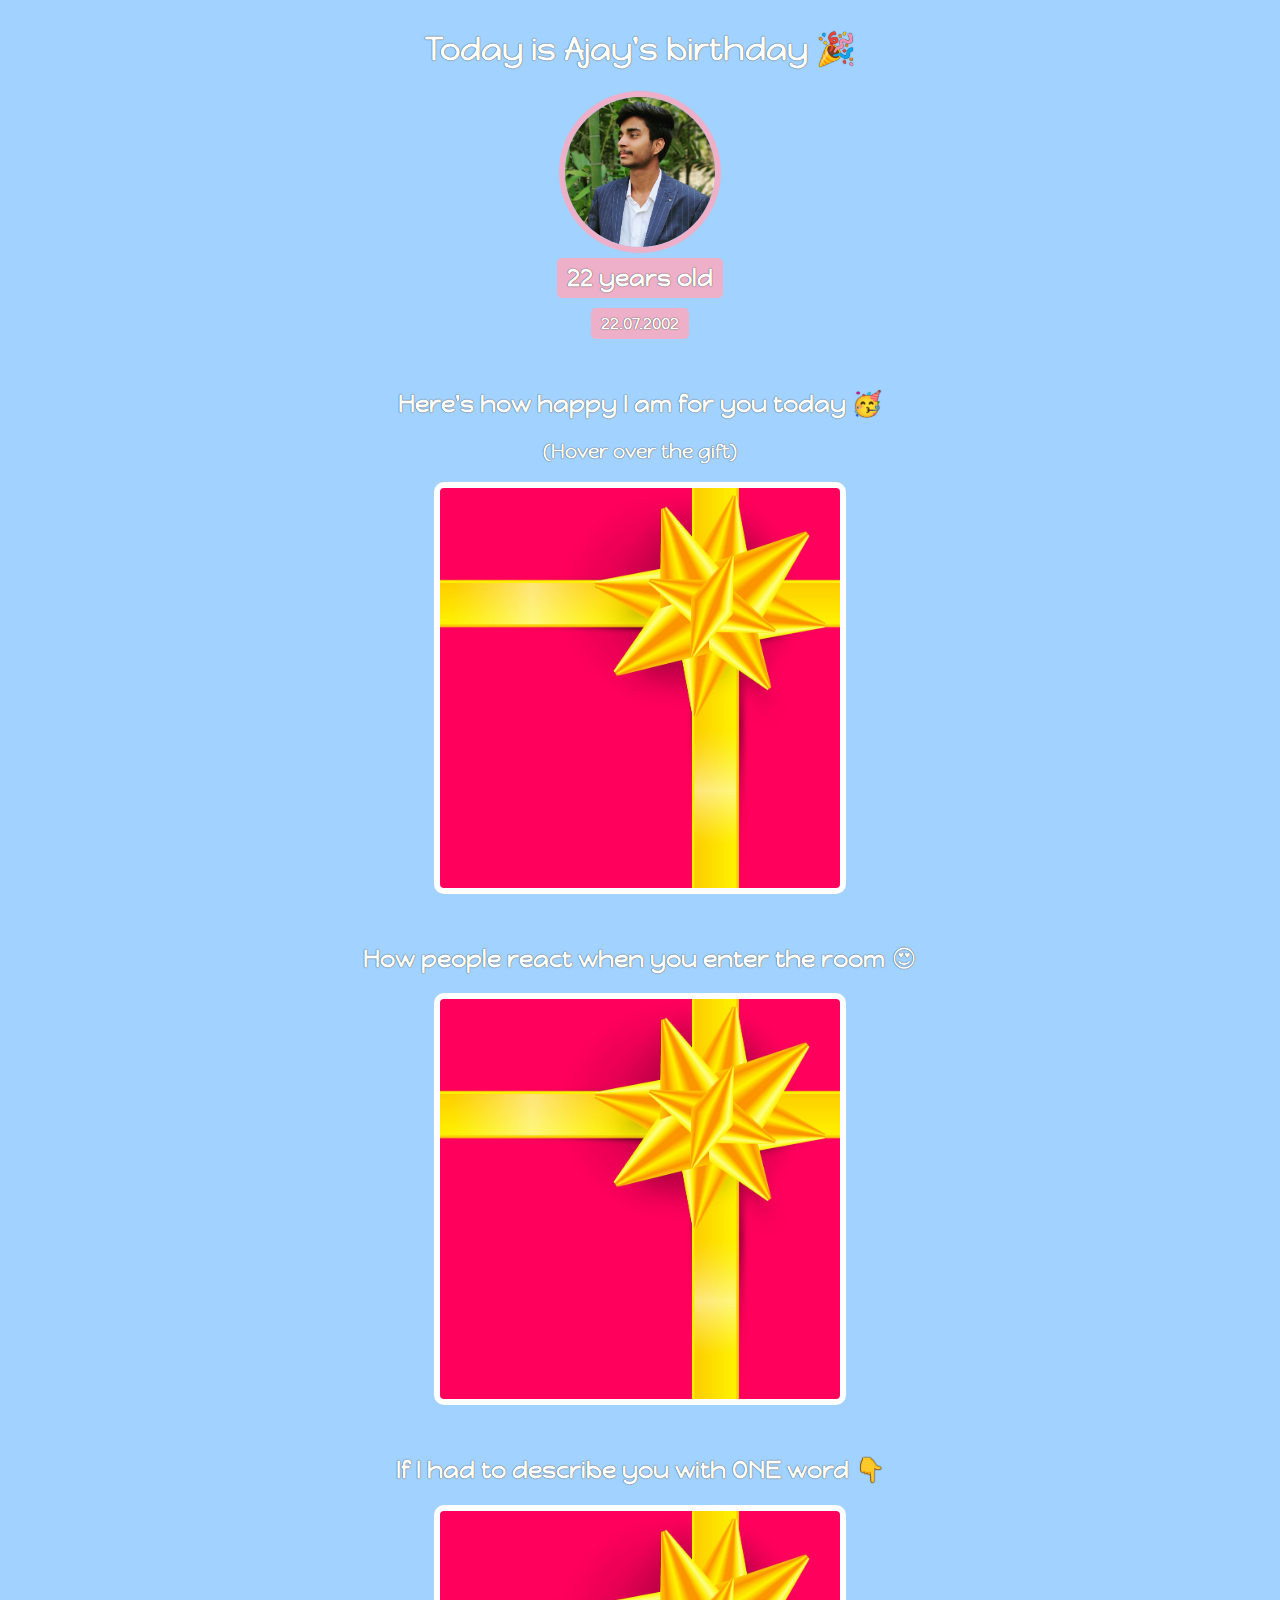
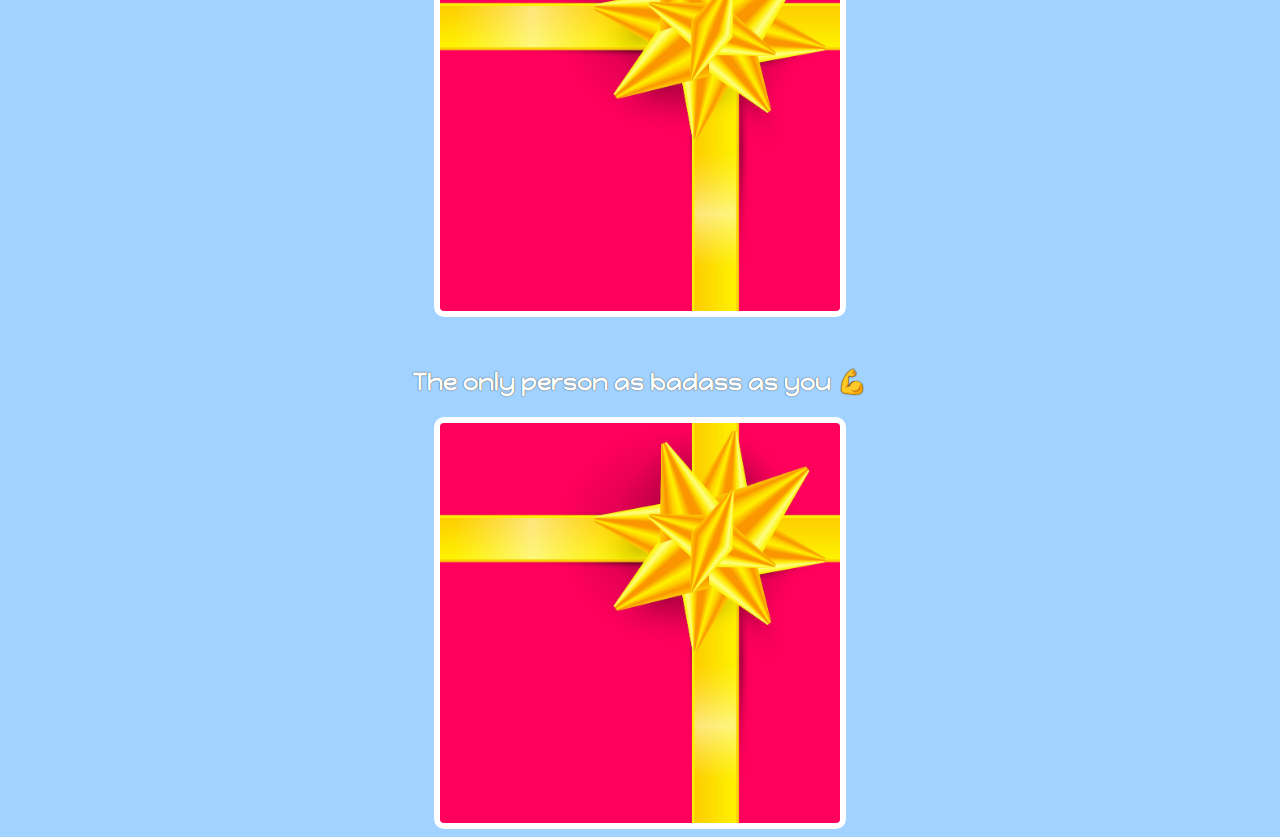
==== gift.html @ 956387eb "added gift project" ====
<!DOCTYPE html>
<html lang="en">
  <head>
    <link rel="preconnect" href="https://fonts.googleapis.com" />
    <link rel="preconnect" href="https://fonts.gstatic.com" crossorigin />
    <link
      href="https://fonts.googleapis.com/css2?family=Happy+Monkey&family=Orbitron:wght@400..900&display=swap"
      rel="stylesheet"
    />
    <link rel="stylesheet" href="gift.css" />
    <title>Birthday Gift</title>
  </head>
  <body>
    <div id="header">
      <h1>Today is Ajay's birthday 🎉</h1>
      <img id="bbf-img" src="pic.jpg" />
      <h2 id="bday-age">22 years old</h2>
      <h4 id="bday-date">22.07.2002</h4>
    </div>
    <div class="gift-section">
      <h2 class="gift-title">Here's how happy I am for you today 🥳</h2>
      <h3 class="gift-hint">(Hover over the gift)</h3>
      <div class="gift-img" id="gift-img-happy"></div>
    </div>
    <div class="gift-section">
      <h2 class="gift-title">How people react when you enter the room 😍</h2>
      <div class="gift-img" id="gift-img-hot"></div>
    </div>
    <div class="gift-section">
      <h2 class="gift-title">If I had to describe you with ONE word 👇</h2>
      <div class="gift-img" id="gift-img-genius"></div>
    </div>
    <div class="gift-section">
      <h2 class="gift-title">The only person as badass as you 💪</h2>
      <div class="gift-img" id="gift-img-badass"></div>
    </div>
  </body>
</html>
---- gift.css ----
body {
  text-align: center;
  font-family: "Happy Monkey", system-ui;
  background: #a2d2ff;
  color: #ffffff;
  /* display: flex; /* # NEW  */
  /* flex-direction: column;  # NEW  */
  /* align-items: center;  NEW  */
}

#bbf-img {
  width: 150px;
  border-radius: 50%;
  border: 6px solid #eeb0c9;
}

h1,
h2,
h3,
h4,
p {
  text-shadow: 0px 0px 1px black;
}

#bday-age {
  background: #eeb0c9;
  padding: 5px 10px;
  border-radius: 5px;
  margin: 5px 0 10px 0;
}

#bday-date {
  margin: 0;
  background: #eeb0c9;
  padding: 5px 10px;
  border-radius: 5px;
}

#header {
  display: flex;
  flex-direction: column;
  align-items: center;
}

.gift-section {
  margin-top: 50px;
}

.gift-title {
  margin-bottom: 10;
}

.gift-hint {
  margin-top: 0;
}

.gift-img {
  margin: 0 auto;
  width: 400px;
  height: 400px;
  border: 6px solid white;
  border-radius: 10px;
  background-image: url("gift-cover.jpg");
  background-size: cover;
}

#gift-img-happy:hover {
  background-image: url("gifs/happy.gif");
}

#gift-img-hot:hover {
  background-image: url("gifs/hot.gif");
}

#gift-img-genius:hover {
  background-image: url("gifs/genius.gif");
}

#gift-img-badass:hover {
  background-image: url("gifs/badass.gif");
}
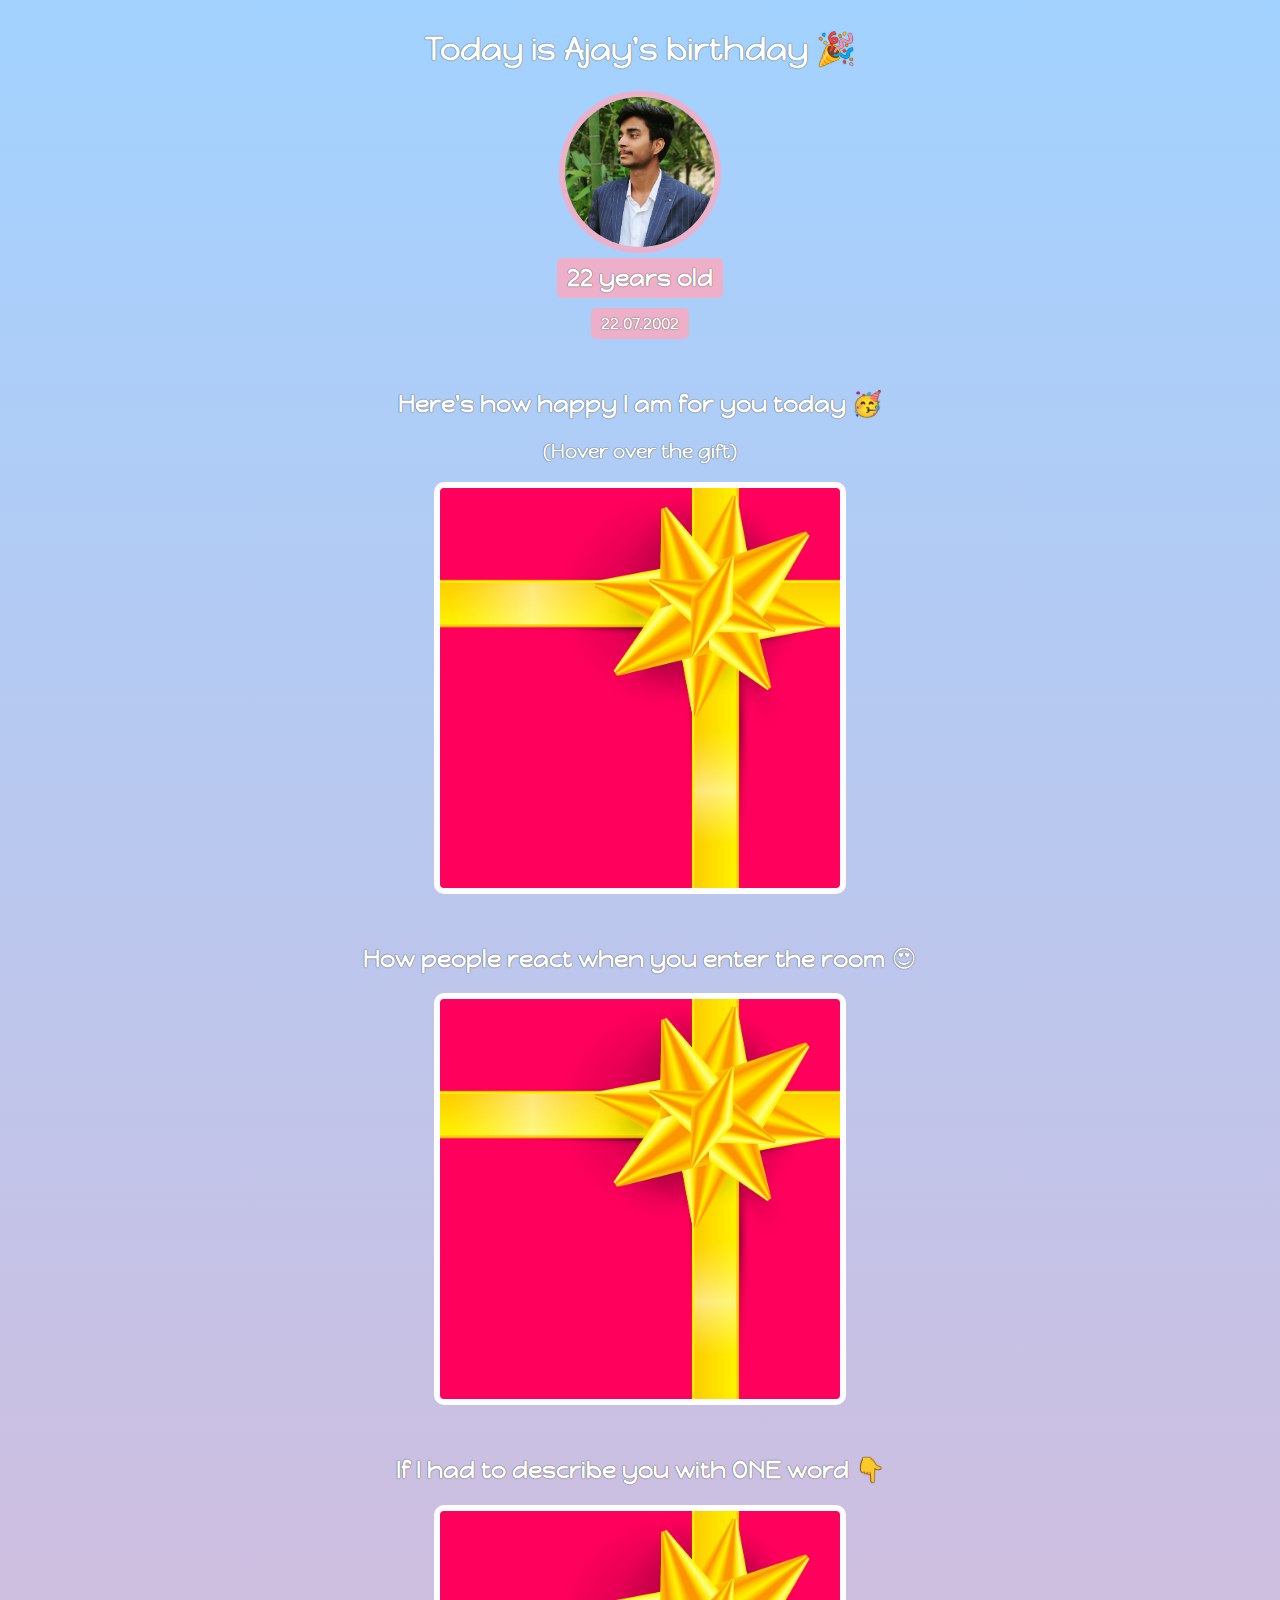
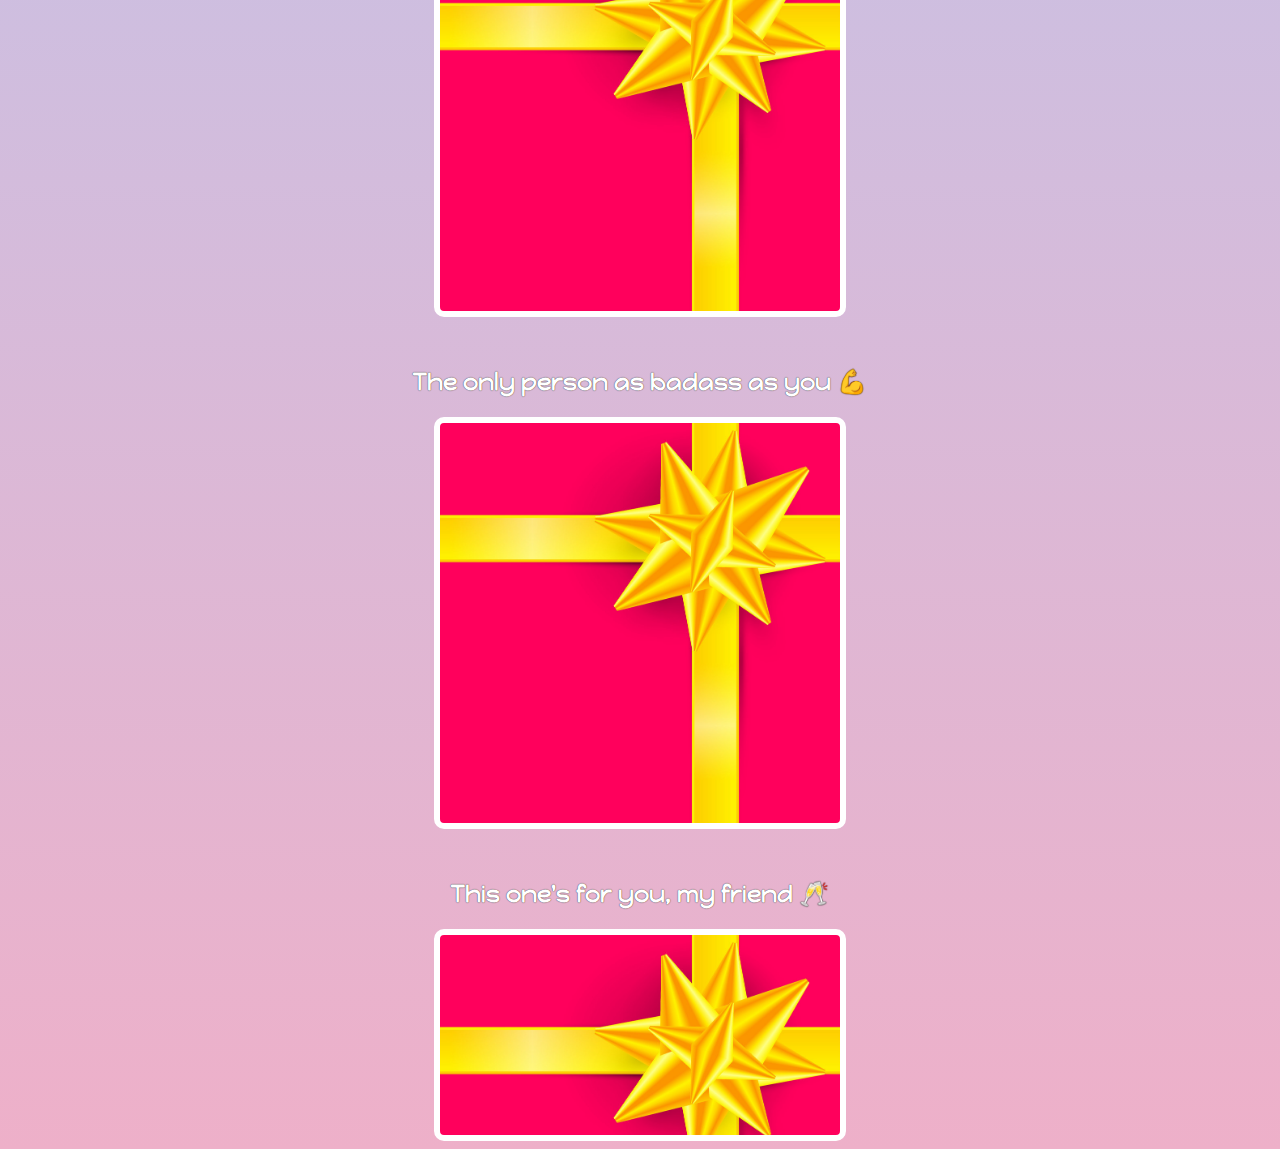
==== commit 68a0c18b: "added gradient background" ====
--- a/gift.html
+++ b/gift.html
@@ -34,5 +34,9 @@
       <h2 class="gift-title">The only person as badass as you 💪</h2>
       <div class="gift-img" id="gift-img-badass"></div>
     </div>
+    <div class="gift-section">
+      <h2 class="gift-title">This one's for you, my friend 🥂</h2>
+      <div class="gift-img" id="gift-img-cheers"></div>
+    </div>
   </body>
 </html>
--- a/gift.css
+++ b/gift.css
@@ -1,7 +1,7 @@
 body {
   text-align: center;
   font-family: "Happy Monkey", system-ui;
-  background: #a2d2ff;
+  background: linear-gradient(#a2d2ff, #eeb0c9);
   color: #ffffff;
   /* display: flex; /* # NEW  */
   /* flex-direction: column;  # NEW  */
@@ -79,3 +79,11 @@
 #gift-img-badass:hover {
   background-image: url("gifs/badass.gif");
 }
+
+#gift-img-cheers {
+  height: 200px;
+}
+
+#gift-img-cheers:hover {
+  background-image: url("gifs/cheers.gif");
+}
